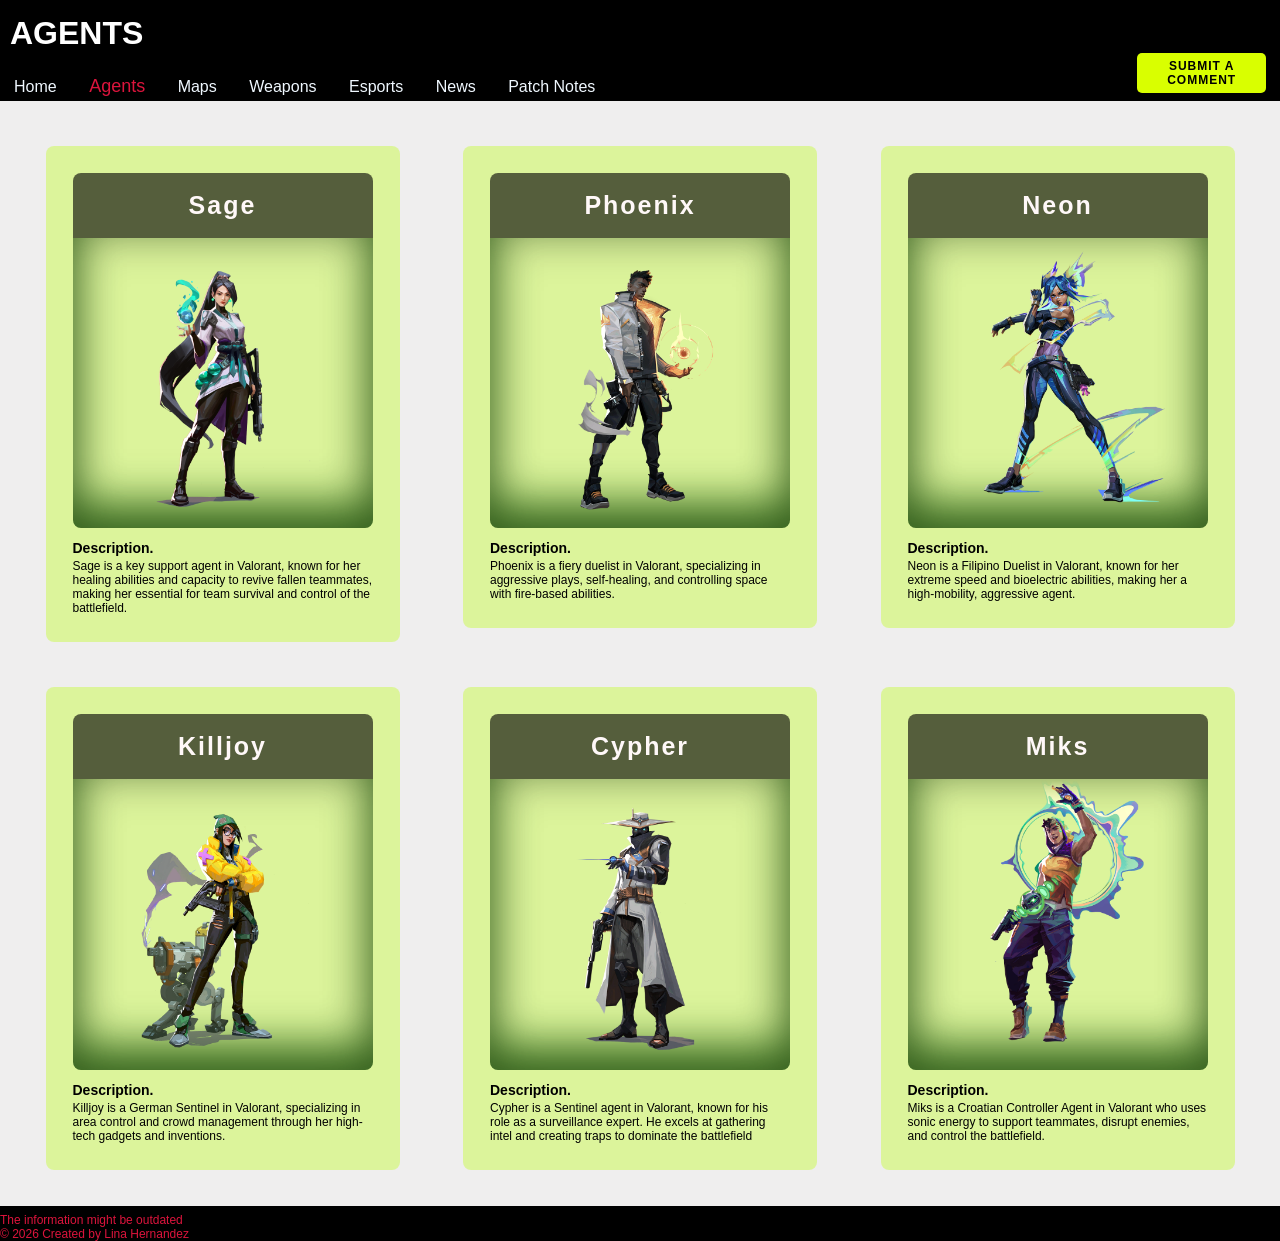
==== myBlog/myBlog/agents.html @ 6b88d21a "Add files via upload" ====
<!DOCTYPE html>
<html lang="en">
<head>
    <meta charset="UTF-8">
    <meta name="viewport" content="width=device-width, initial-scale=1.0">
    <title>Agents</title>
    <style>
        .agents-flex{
            display: flex;
            flex-direction: row;
            justify-content: space-evenly; /* horizontally*/
            align-items: start; /*vertically*/
            background-color: rgb(239, 238, 238);
            height: auto;
            flex-wrap: wrap;
            padding-bottom: 4vh;
        }
        img{
            border-radius: 0 0 8px 8px;
            max-width: 50px;
            box-shadow: inset 0px -5px 45px 4px rgba(0, 0, 0, 0.292),
            inset 0px -25px 45px rgba(20, 91, 0, 0.75);
            padding-bottom: 2vh;
            
        }
        .card{
            width: 300px;
            height: auto;
            color: rgb(0, 0, 0);
            background-color: rgba(183, 255, 0, 0.35);
            border-radius: 8px;
            border-color: 1px 1px 1px 1px black;
            justify-content: space-around;
            align-items: flex-start;
            font-family: arial;
            text-align: center;
            margin-inline-start: 2vh;
            margin-inline-end: 2vh;
            margin-top: 5vh;
            padding: 3vh;
        }
            h2{
                color: rgb(255, 248, 248);
                font-weight: bolder;
                font-size: 25px;
                background-color: rgba(0, 0, 0, 0.61);
                border-radius: 8px 8px 0 0;
                padding: 2vh;
                justify-content: center;
                letter-spacing: 2px;
            }
            p{
                font-size: 12px;
                font-weight: normal;
                text-align: left;
            }
            h4{
                padding: 8px 0px 3px 0px;
                text-align: left;
                font-weight: bold;
                font-size: 14px;
            }
    </style>
<body>
    <header class="header-flex">
        <div class="header-title">
            <!-- <span> is used for styling a part of the text, is this line of code below correct?-->
            <h1>AGENTS</h1>
        </div>
        <div class="header-footer">
            <div class="header-menu">
                <nav>
                    <a href="home.html">Home</a>
                    <a href="agents.html"><span>Agents</span></a>
                    <a href="maps.html">Maps</a>
                    <a href="weapons.html">Weapons</a>
                    <a href="esports.html">Esports</a>
                    <a href="news.html">News</a>
                    <a href="patch-notes.html">Patch Notes</a>
                </nav>
            </div>
            <div class="header-button">
            <a href="#" class="btn">Submit a comment</a>
            </div>
        </div>
    </header>
    <link rel="stylesheet" href="home.css">
</head>
<main>
    <section class="agents-flex">
        <div class="card">
            <h2> Sage</h2>
            <img src="sage.webp" alt="sage-image">
            <h4> Description.</h4>
            <p> Sage is a key support agent in Valorant, known for her healing abilities and capacity to 
                revive fallen teammates, making her essential for team survival and control of the battlefield.
            </p>
        </div>
        <div class="card">
            <h2> Phoenix</h2>
            <img src="phoenix.webp" alt="phoenix-image">
            <h4> Description.</h4>
            <p> Phoenix is a fiery duelist in Valorant, specializing 
                in aggressive plays, self-healing, and controlling space with fire-based abilities.
            </p>
        </div>
        <div class="card">
            <h2> Neon</h2>
            <img src="neon.webp" alt="neon-image">
            <h4> Description.</h4>
            <p> Neon is a Filipino Duelist in Valorant, known for her 
                extreme speed and bioelectric abilities, making her a high-mobility, aggressive agent.
        </div>
        <div class="card">
            <h2> Killjoy</h2>
            <img src="killjoy.webp" alt="killjoy-image">
            <h4> Description.</h4>
            <p> Killjoy is a German Sentinel in Valorant, specializing in area 
                control and crowd management through her high-tech gadgets and inventions.
            </p>
        </div>
        <div class="card">
            <h2> Cypher</h2>
            <img src="cypher.webp" alt="cypher-image">
            <h4> Description.</h4>
            <p>Cypher is a Sentinel agent in Valorant, known for his role as a surveillance expert. 
                He excels at gathering intel and creating traps to dominate the battlefield
        </div>
        <div class="card">
            <h2> Miks</h2>
            <img src="miks.webp" alt="miks-image">
            <h4> Description.</h4>
            <p> Miks is a Croatian Controller Agent in Valorant who uses sonic energy to support teammates, 
                disrupt enemies, and control the battlefield.
            </p>
        </div>
    </section>
</main>
<footer>
    <p> The information might be outdated </p>
    <p>© 2026 Created by Lina Hernandez</p>
</footer>
</body>
</html>
---- myBlog/myBlog/home.css ----
/*Question: if you want to put a diferent size of text and color in one 
paragraph of line, how can i do it?*/
/*Global*/
*{
    margin: 0;
    padding: 0;
}
body{
    font-family: sans-serif;
    background-color: rgb(208, 208, 208);
}

/*utilities*/
.btn{
    display: inline-block;
    background-color: rgb(217, 255, 0);
    padding: 6px; /* padding is for more "boton" space*/
    border-radius: 5px;
    color: black;
    text-align: center;
    font-size: 12px;
    text-transform: uppercase;
    font-weight: bold;
    letter-spacing: 1px;
    margin-bottom: 8px;
}
a{
    flex-direction: row;
    color:aliceblue;
    text-decoration: none;
    margin-left: 14px;
    margin-right: 14px;
}
/*header*/
.header-flex{
    justify-content: space-between;
}
header{
    background-color: black;
    height: auto;
}
.header-title{
    color: white;
    margin-left: 10px;
    align-items: start;
    padding-top: 15px;
}
span{
    color: crimson;
    font-size: 18px;
}
.header-footer{
    display: flex;
    flex-direction: row;
    margin-top: 1px;
}
.header-menu{
    align-self: end;
    background-color: black;
    width: 100%;
    height: 25px;
}
img{
    min-width: 100%;
}

/*main*/
.large-txt{
    font-size: 40px;
    font-weight: bold;
    text-align: center;
    width: 60%;
    margin-left: auto;
    margin-right: auto; 
    margin-bottom: 2vh;
}
.secondary-txt{
    font-family: 14px;
    color: gray;
    text-align: center;
    margin-bottom: 2vh;

}

footer{
    color: crimson;
    background: black;
    align-content: flex-end;
    text-align: center;
    font-weight: normal;
    font-size: 10px;
    height: 35px;
}
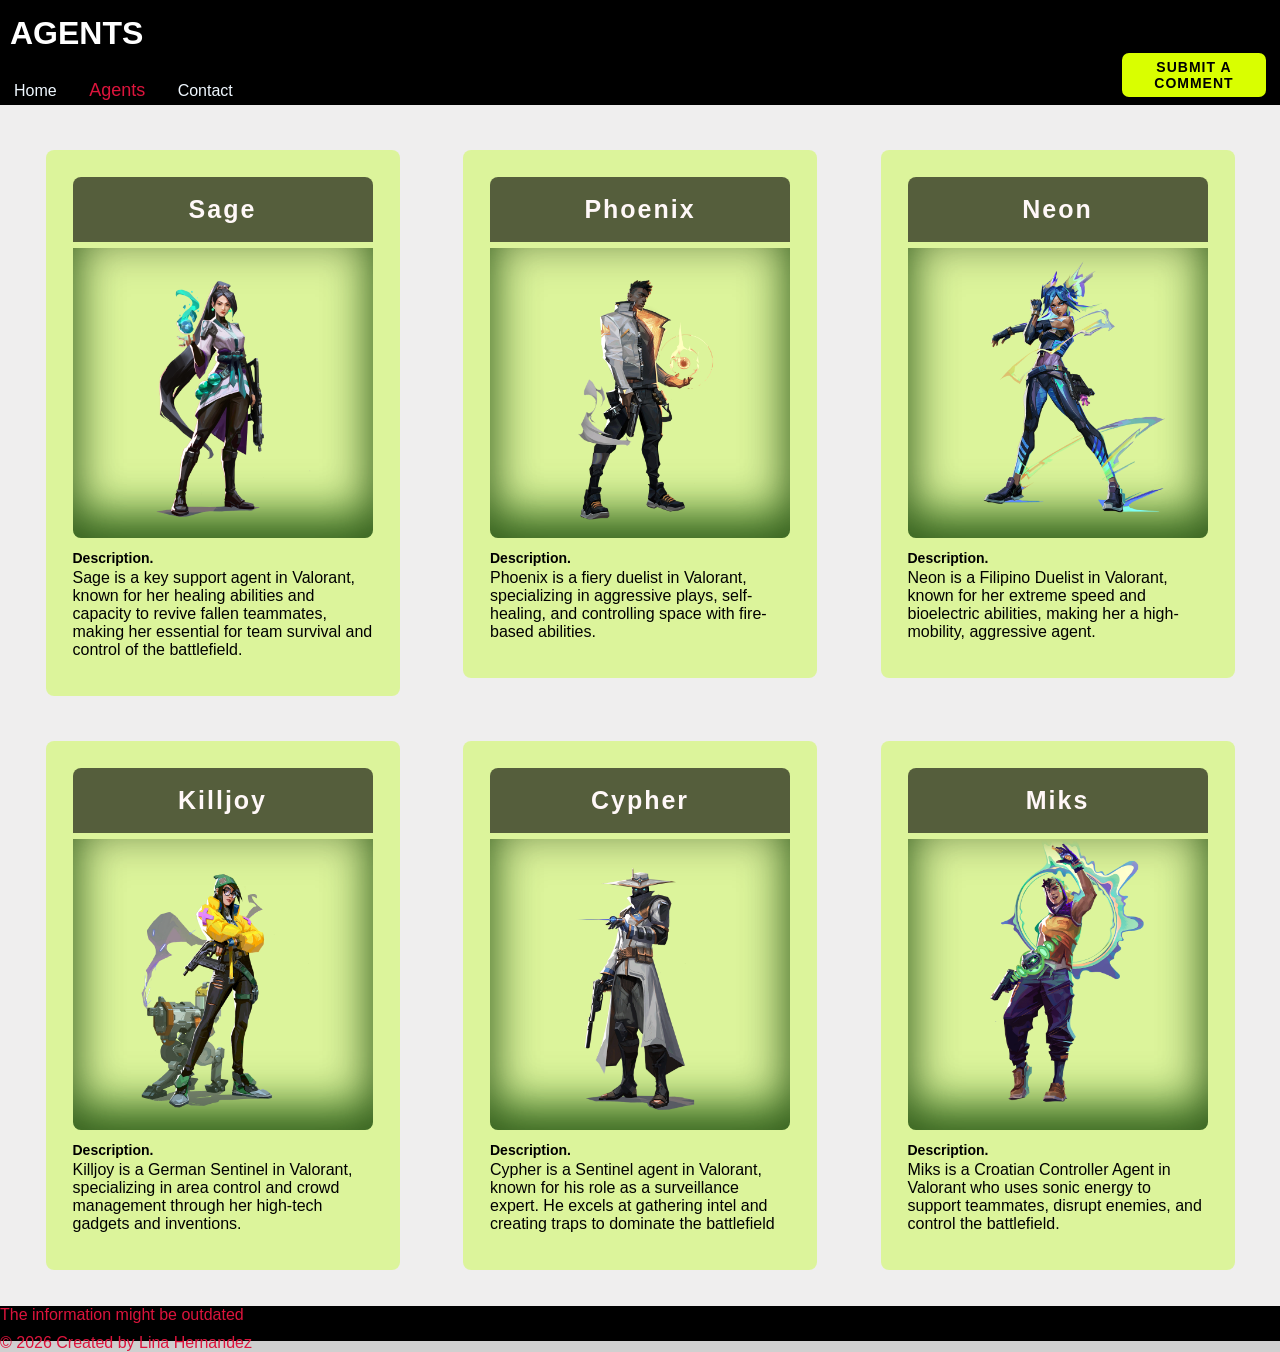
==== commit e1c67ed1: "Assigment #4-cohort-70 we add a "contact" section and a form with user's details (inputs) to contact" ====
--- a/myBlog/myBlog/agents.html
+++ b/myBlog/myBlog/agents.html
@@ -72,11 +72,7 @@
                 <nav>
                     <a href="home.html">Home</a>
                     <a href="agents.html"><span>Agents</span></a>
-                    <a href="maps.html">Maps</a>
-                    <a href="weapons.html">Weapons</a>
-                    <a href="esports.html">Esports</a>
-                    <a href="news.html">News</a>
-                    <a href="patch-notes.html">Patch Notes</a>
+                    <a href="contact.html">Contact</a>
                 </nav>
             </div>
             <div class="header-button">
--- a/myBlog/myBlog/home.css
+++ b/myBlog/myBlog/home.css
@@ -15,12 +15,12 @@
     display: inline-block;
     background-color: rgb(217, 255, 0);
     padding: 6px; /* padding is for more "boton" space*/
-    border-radius: 5px;
+    border-radius: 7px;
     color: black;
     text-align: center;
-    font-size: 12px;
+    font-size: 14px;
     text-transform: uppercase;
-    font-weight: bold;
+    font-weight: bolder;
     letter-spacing: 1px;
     margin-bottom: 8px;
 }
@@ -81,7 +81,6 @@
     margin-bottom: 2vh;
 
 }
-
 footer{
     color: crimson;
     background: black;
@@ -91,3 +90,81 @@
     font-size: 10px;
     height: 35px;
 }
+/* form */
+.form-container{
+    justify-content: center;
+    background-color: rgb(0, 0, 0);
+    color: rgb(255, 255, 255);
+    width: 30%;
+    padding: 20px;
+    margin: auto;
+    margin-top: 50px;
+    border-radius: 8px;
+}
+h2{
+    margin-bottom: 6px;
+}
+p{
+    font-size: medium;
+    margin-bottom: 10px;
+}
+.input-container{
+    width: 100%;
+    margin-top: 10px;
+    display: flex;
+    flex-direction: column;
+}
+.full-name{
+    display: flex;
+    flex-direction: row;
+}
+.full-name .input-container{
+    padding: 3px;
+    border: none;
+    border-radius: 5px;
+}
+.first-name{
+    margin-right: 20px;
+}
+
+.full-name .input-container input{
+    width: 100%;
+}
+.full-name label{
+    min-width: 60%;
+}
+/*parent child*/
+.input-container label{    
+    width: 14%;
+    margin-bottom: 7px;
+    margin-top: 10px;
+}
+.input-container input{
+    background-color: rgb(225, 225, 228);
+    width: 100% ;
+    padding: 3px;
+    border: none;
+    border-radius: 5px;
+}
+.form-container textarea{
+    background-color: rgb(225, 225, 228);
+    width: 100%;
+    padding: 3px;
+    border: none;
+    border-radius: 5px;
+}
+textarea{
+    min-height: 20vh;
+    max-width: 100%;
+}
+.btn-form{
+    padding: 10px;
+    width: 100px;
+    border: none;
+}
+
+.btn-container{
+    /* display: flex; */
+    text-align: right;
+    margin-top: 3%;
+}
